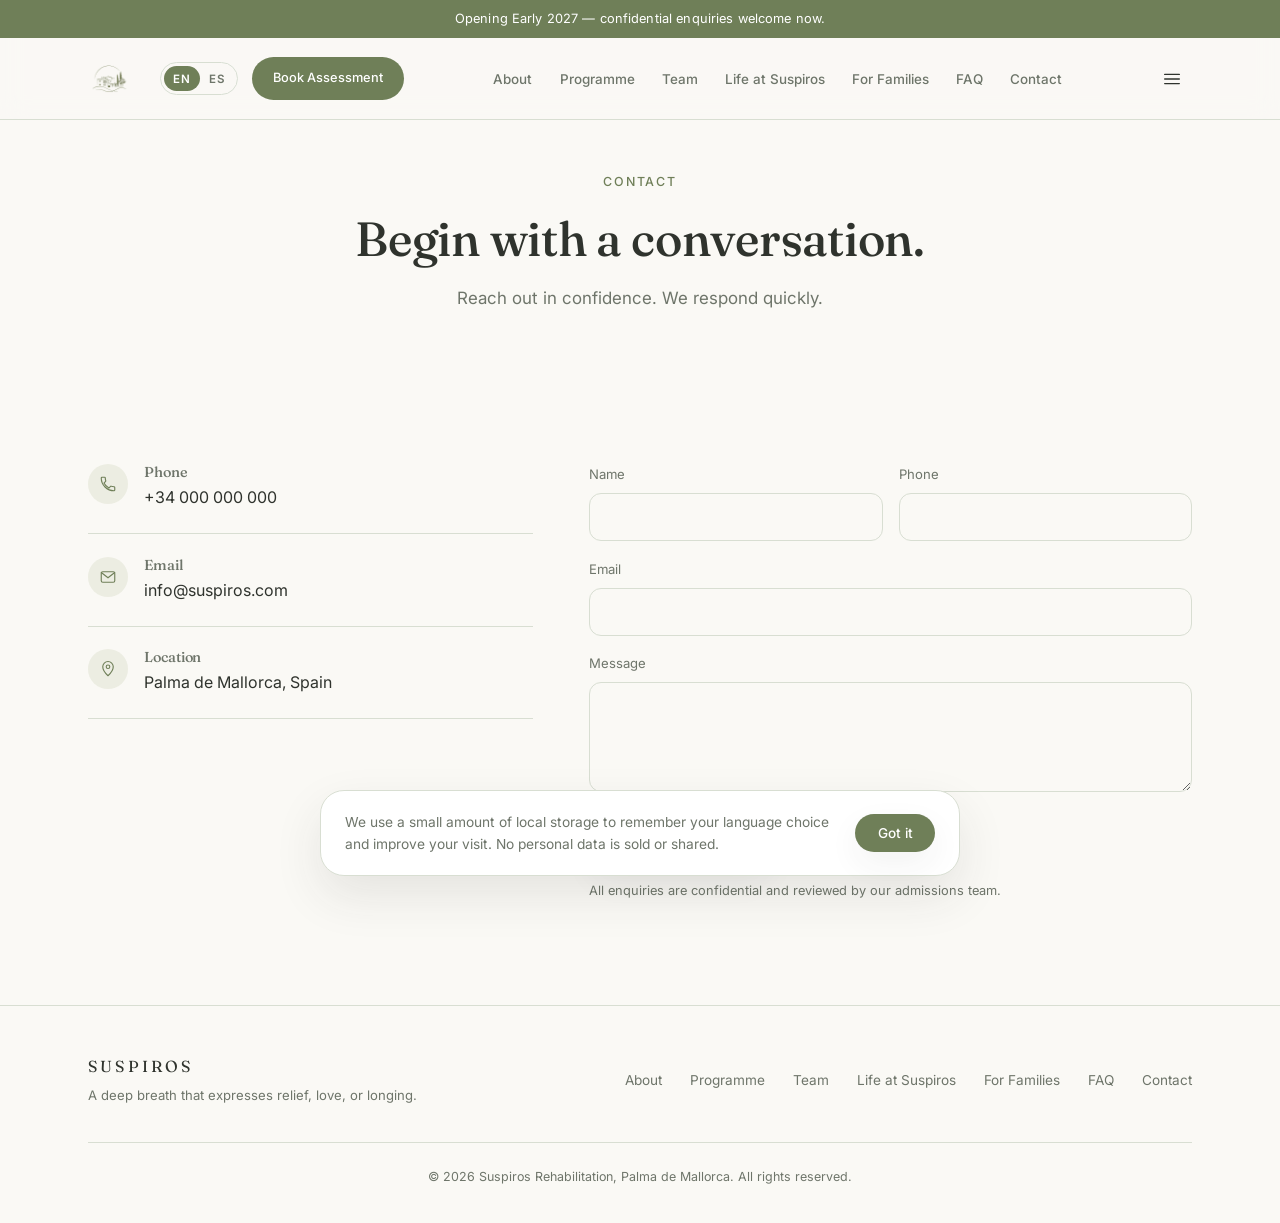
==== contact.html @ 00695b9b "Split the site into a real multi-page structure with deeper content Restructures Suspiros from one l" ====
<!DOCTYPE html>
<html lang="en">
<head>
<meta charset="UTF-8">
<meta name="viewport" content="width=device-width, initial-scale=1.0">
<title>Contact | Suspiros</title>
<meta name="description" content="Contact Suspiros in confidence for a confidential assessment. We respond quickly to every enquiry.">
<meta name="theme-color" content="#FAF9F5">
<link rel="canonical" href="https://suspirosrehab.com/contact.html">
<meta property="og:title" content="Contact | Suspiros">
<meta property="og:description" content="Contact Suspiros in confidence for a confidential assessment. We respond quickly to every enquiry.">
<meta property="og:type" content="website">
<meta property="og:url" content="https://suspirosrehab.com/contact.html">
<meta property="og:site_name" content="Suspiros">
<meta property="og:image" content="https://suspirosrehab.com/images/og-image.jpg">
<meta property="og:image:width" content="1200">
<meta property="og:image:height" content="630">
<meta property="og:locale" content="en_GB">
<meta name="twitter:card" content="summary_large_image">
<meta name="twitter:title" content="Contact | Suspiros">
<meta name="twitter:description" content="Contact Suspiros in confidence for a confidential assessment. We respond quickly to every enquiry.">
<meta name="twitter:image" content="https://suspirosrehab.com/images/og-image.jpg">
<link rel="icon" type="image/png" sizes="32x32" href="images/favicon-32.png">
<link rel="icon" type="image/png" sizes="180x180" href="images/favicon.png">
<link rel="apple-touch-icon" href="images/favicon.png">
<link rel="preconnect" href="https://fonts.googleapis.com">
<link rel="preconnect" href="https://fonts.gstatic.com" crossorigin>
<link href="https://fonts.googleapis.com/css2?family=Fraunces:ital,opsz,wght@0,9..144,400;0,9..144,500;0,9..144,600;1,9..144,400;1,9..144,500&family=Inter:wght@400;500;600&display=swap" rel="stylesheet">
<link rel="stylesheet" href="assets/styles.css">
</head>
<body>

<a href="#main" class="skip-link" data-i18n="aria.skip">Skip to content</a>

<div class="preloader" id="preloader" aria-hidden="true">
  <div class="preloader-mark"><span class="preloader-dot"></span>SUSPIROS</div>
</div>

<header>
  <div class="announcement-bar" data-i18n="announcement.text">Opening Early 2027 — confidential enquiries welcome now.</div>
  <nav aria-label="Primary">
    <div class="nav-start">
      <a href="home.html" class="nav-logo"><img src="images/logo.png" alt="Suspiros" width="68" height="68" loading="eager"></a>
      <div class="nav-actions">
        <div class="lang-toggle" id="langToggle">
          <button type="button" data-lang="en">EN</button>
          <button type="button" data-lang="es">ES</button>
        </div>
        <a href="contact.html" class="nav-cta" data-i18n="nav.book">Book Assessment</a>
      </div>
    </div>
    <ul class="nav-links">
      <li><a href="about.html" data-i18n="nav.about">About</a></li>
      <li><a href="programme.html" data-i18n="nav.program">Programme</a></li>
      <li><a href="team.html" data-i18n="nav.team">Team</a></li>
      <li><a href="life.html" data-i18n="nav.life">Life at Suspiros</a></li>
      <li><a href="family.html" data-i18n="nav.family">For Families</a></li>
      <li><a href="faq.html" data-i18n="nav.faq">FAQ</a></li>
      <li><a href="contact.html" data-i18n="nav.contact">Contact</a></li>
    </ul>
    <button class="nav-toggle" id="navToggle" aria-label="Open menu" data-i18n-aria="aria.menu" aria-expanded="false" aria-controls="mobileMenu">
      <svg class="icon-menu" viewBox="0 0 24 24" fill="none"><line x1="4" y1="7" x2="20" y2="7" stroke="currentColor" stroke-width="1.4" stroke-linecap="round"/><line x1="4" y1="12" x2="20" y2="12" stroke="currentColor" stroke-width="1.4" stroke-linecap="round"/><line x1="4" y1="17" x2="20" y2="17" stroke="currentColor" stroke-width="1.4" stroke-linecap="round"/></svg>
      <svg class="icon-close" viewBox="0 0 24 24" fill="none"><line x1="6" y1="6" x2="18" y2="18" stroke="currentColor" stroke-width="1.4" stroke-linecap="round"/><line x1="18" y1="6" x2="6" y2="18" stroke="currentColor" stroke-width="1.4" stroke-linecap="round"/></svg>
    </button>
  </nav>
</header>

<div class="mobile-menu" id="mobileMenu">
  <svg class="mobile-menu-bg" viewBox="0 0 500 500" fill="none" aria-hidden="true">
    <circle cx="250" cy="250" r="230" stroke="#6F7F58" stroke-width="1.4"/>
    <path d="M20 330C110 270 180 300 250 320C330 344 400 300 480 250" stroke="#6F7F58" stroke-width="1.4"/>
    <path d="M20 390C120 350 200 375 260 390C350 412 420 375 480 345" stroke="#6F7F58" stroke-width="1.4"/>
  </svg>
  <div class="mobile-menu-inner">
    <div class="mobile-menu-links" role="navigation" aria-label="Menu">
      <a href="about.html" data-i18n="nav.about">About</a>
      <a href="programme.html" data-i18n="nav.program">Programme</a>
      <a href="team.html" data-i18n="nav.team">Team</a>
      <a href="life.html" data-i18n="nav.life">Life at Suspiros</a>
      <a href="family.html" data-i18n="nav.family">For Families</a>
      <a href="faq.html" data-i18n="nav.faq">FAQ</a>
      <a href="contact.html" data-i18n="nav.contact">Contact</a>
    </div>
    <div class="mobile-menu-actions">
      <a href="contact.html" class="nav-cta" data-i18n="nav.book">Book Assessment</a>
      <button type="button" class="btn-urgent" id="emergencyOpen" aria-haspopup="dialog" aria-controls="emergencyOverlay">
        <svg viewBox="0 0 24 24" fill="none"><path d="M12 9v4.5M12 16.2v.1M10.3 4.3L2.9 17.2c-.6 1 .1 2.3 1.3 2.3h15.6c1.2 0 1.9-1.3 1.3-2.3L13.7 4.3c-.6-1-2-1-2.6 0z" stroke="currentColor" stroke-width="1.5" stroke-linecap="round" stroke-linejoin="round"/></svg>
        <span data-i18n="nav.emergency">Emergency Help</span>
      </button>
      <div class="lang-toggle" id="langToggleMobile">
        <button type="button" data-lang="en">EN</button>
        <span class="lang-toggle-sep" aria-hidden="true">/</span>
        <button type="button" data-lang="es">ES</button>
      </div>
    </div>
  </div>
</div>

<main id="main">

  <!-- PAGE HERO -->
  <section class="page-hero">
    <div class="container">
      <span class="page-hero-eyebrow" data-i18n="page.contact.eyebrow">Contact</span>
      <h1 data-i18n="page.contact.title">Begin with a conversation.</h1>
      <p data-i18n="page.contact.sub">Reach out in confidence. We respond quickly.</p>
    </div>
  </section>

  <section>
    <div class="container">
      <div class="contact-grid">
        <div class="reveal">
          <div class="contact-info-item">
            <div class="contact-icon"><svg viewBox="0 0 24 24" fill="none"><path d="M6.6 10.8c1.4 2.8 3.8 5.1 6.6 6.6l2.2-2.2c.3-.3.7-.4 1-.2 1.1.4 2.3.6 3.6.6.6 0 1 .4 1 1V20c0 .6-.4 1-1 1C10.7 21 3 13.3 3 4c0-.6.4-1 1-1h3.4c.6 0 1 .4 1 1 0 1.3.2 2.5.6 3.6.1.4 0 .8-.2 1l-2.2 2.2z" stroke="#6F7F58" stroke-width="1.5" stroke-linejoin="round"/></svg></div>
            <div><h4 data-i18n="contact.phoneLabel">Phone</h4><a href="tel:+34000000000">+34 000 000 000</a></div>
          </div>
          <div class="contact-info-item">
            <div class="contact-icon"><svg viewBox="0 0 24 24" fill="none"><rect x="3" y="5" width="18" height="14" rx="2" stroke="#6F7F58" stroke-width="1.5"/><path d="M3 6l9 7 9-7" stroke="#6F7F58" stroke-width="1.5" stroke-linecap="round"/></svg></div>
            <div><h4 data-i18n="contact.emailLabel">Email</h4><a href="mailto:info@suspiros.com">info@suspiros.com</a></div>
          </div>
          <div class="contact-info-item">
            <div class="contact-icon"><svg viewBox="0 0 24 24" fill="none"><path d="M12 21s7-6.5 7-12a7 7 0 10-14 0c0 5.5 7 12 7 12z" stroke="#6F7F58" stroke-width="1.5" stroke-linejoin="round"/><circle cx="12" cy="9" r="2.4" stroke="#6F7F58" stroke-width="1.5"/></svg></div>
            <div><h4 data-i18n="contact.locationLabel">Location</h4><p data-i18n="contact.locationValue">Palma de Mallorca, Spain</p></div>
          </div>
        </div>

        <div class="reveal">
          <form id="enquiryForm" name="admission-enquiry" method="POST" data-netlify="true" netlify-honeypot="bot-field" novalidate>
            <input type="hidden" name="form-name" value="admission-enquiry">
            <p class="hp-field" aria-hidden="true">
              <label>Don't fill this out: <input tabindex="-1" autocomplete="off" name="bot-field"></label>
            </p>
            <div class="form-row">
              <div class="field">
                <label for="name" data-i18n="form.name">Name</label>
                <input type="text" id="name" name="name" autocomplete="name" required>
              </div>
              <div class="field">
                <label for="phone" data-i18n="form.phone">Phone</label>
                <input type="tel" id="phone" name="phone" autocomplete="tel">
              </div>
            </div>
            <div class="field">
              <label for="email" data-i18n="form.email">Email</label>
              <input type="email" id="email" name="email" autocomplete="email" required>
            </div>
            <div class="field">
              <label for="message" data-i18n="form.message">Message</label>
              <textarea id="message" name="message" required></textarea>
            </div>
            <button type="submit" class="btn-primary">
              <span data-i18n="form.send">Send Enquiry</span>
              <svg width="16" height="16" viewBox="0 0 16 16" fill="none"><path d="M3 8h10M9 4l4 4-4 4" stroke="white" stroke-width="1.5" stroke-linecap="round" stroke-linejoin="round"/></svg>
            </button>
            <p class="form-note" data-i18n="form.note">All enquiries are confidential and reviewed by our admissions team.</p>
            <p class="form-error" id="formError" data-i18n="form.error">Something went wrong sending your message. Please try again, or call or email us directly.</p>
          </form>
          <div class="form-success" id="formSuccess">
            <h3 data-i18n="form.thanks">Thank you.</h3>
            <p data-i18n="form.thanksSub">We've received your message and will be in touch shortly.</p>
          </div>
        </div>
      </div>
    </div>
  </section>

</main>

<footer>
  <div class="container">
    <div class="footer-inner">
      <div>
        <div class="footer-mark">SUSPIROS</div>
        <div class="footer-tag" data-i18n="footer.tag">A deep breath that expresses relief, love, or longing.</div>
      </div>
      <ul class="footer-links">
        <li><a href="about.html" data-i18n="nav.about">About</a></li>
        <li><a href="programme.html" data-i18n="nav.program">Programme</a></li>
        <li><a href="team.html" data-i18n="nav.team">Team</a></li>
        <li><a href="life.html" data-i18n="nav.life">Life at Suspiros</a></li>
        <li><a href="family.html" data-i18n="nav.family">For Families</a></li>
        <li><a href="faq.html" data-i18n="nav.faq">FAQ</a></li>
        <li><a href="contact.html" data-i18n="nav.contact">Contact</a></li>
      </ul>
    </div>
    <div class="footer-bottom" data-i18n="footer.copy">© 2026 Suspiros Rehabilitation, Palma de Mallorca. All rights reserved.</div>
  </div>
</footer>

<div class="floating-cta" id="floatingCta">
  <a href="contact.html" data-i18n="nav.book">Book Assessment</a>
</div>

<!-- EMERGENCY MODAL -->
<div class="emergency-overlay" id="emergencyOverlay" role="dialog" aria-modal="true" aria-labelledby="emergencyTitle" aria-hidden="true">
  <div class="emergency-backdrop" id="emergencyBackdrop"></div>
  <div class="emergency-card">
    <button type="button" class="emergency-close" id="emergencyClose" aria-label="Close" data-i18n-aria="aria.close">&times;</button>
    <h3 id="emergencyTitle" data-i18n="emergency.title">Need help right now?</h3>
    <p class="emergency-intro" data-i18n="emergency.intro">These are independent crisis services, available 24/7 — not run by Suspiros.</p>
    <ul class="emergency-list">
      <li><a href="tel:112"><span data-i18n="emergency.spainLabel">Spain — Emergency services</span><strong>112</strong></a></li>
      <li><a href="tel:024"><span data-i18n="emergency.spainCrisisLabel">Spain — Suicide crisis line</span><strong>024</strong></a></li>
      <li><a href="tel:116123"><span data-i18n="emergency.ukLabel">UK &amp; Ireland — Samaritans</span><strong>116 123</strong></a></li>
      <li><a href="tel:+18006624357"><span data-i18n="emergency.usLabel">USA — SAMHSA Helpline</span><strong>1-800-662-4357</strong></a></li>
    </ul>
    <p class="emergency-footnote" data-i18n="emergency.footnote">If you or someone else is in immediate danger, call your local emergency number.</p>
  </div>
</div>

<!-- COOKIE NOTICE -->
<div class="cookie-banner" id="cookieBanner" role="dialog" aria-live="polite" aria-label="Cookie notice">
  <p data-i18n="cookie.text">We use a small amount of local storage to remember your language choice and improve your visit. No personal data is sold or shared.</p>
  <button type="button" class="btn-primary" id="cookieAccept"><span data-i18n="cookie.accept">Got it</span></button>
</div>

<script src="assets/i18n.js"></script>
<script src="assets/main.js"></script>

</body>
</html>
---- assets/styles.css ----
*, *::before, *::after { box-sizing: border-box; margin: 0; padding: 0; }

  :root {
    --primary: #A9B88D;
    --primary-dark: #6F7F58;
    --bg: #FAF9F5;
    --card: #FFFFFF;
    --text: #2F332D;
    --text-secondary: #6E756A;
    --border: #D8DED2;
    --urgent: #B5453A;
    --urgent-dark: #93362D;
    --radius-lg: 24px;
    --radius-md: 16px;
    --radius-sm: 12px;
    --shadow-soft: 0 12px 32px rgba(47, 51, 45, 0.06);
    --shadow-hover: 0 20px 48px rgba(47, 51, 45, 0.10);
    --ease: cubic-bezier(0.22, 1, 0.36, 1);
  }

  html { scroll-behavior: smooth; }

  @media (prefers-reduced-motion: reduce) {
    html { scroll-behavior: auto; }
    *, *::before, *::after {
      animation-duration: 0.001ms !important;
      animation-iteration-count: 1 !important;
      transition-duration: 0.001ms !important;
      scroll-behavior: auto !important;
    }
  }

  body {
    font-family: 'Inter', sans-serif;
    background: var(--bg);
    color: var(--text);
    font-weight: 400;
    line-height: 1.6;
    overflow-x: hidden;
    -webkit-font-smoothing: antialiased;
  }

  h1, h2, h3, h4 {
    font-family: 'Fraunces', serif;
    font-weight: 500;
    line-height: 1.2;
    letter-spacing: -0.005em;
  }

  em {
    font-style: italic;
    font-weight: 400;
    color: var(--primary-dark);
  }

  a { color: inherit; }
  img, svg { display: block; max-width: 100%; }
  button { font-family: inherit; cursor: pointer; }

  :focus-visible { outline: 2px solid var(--primary-dark); outline-offset: 3px; border-radius: 4px; }

  .container {
    max-width: 1160px;
    margin: 0 auto;
    padding: 0 1.75rem;
  }

  .skip-link {
    position: absolute; left: -999px; top: 0; z-index: 1000;
    background: var(--primary-dark); color: #fff;
    padding: 0.8rem 1.4rem; border-radius: 0 0 var(--radius-sm) 0;
    font-size: 0.9rem;
  }
  .skip-link:focus { left: 0; }

  /* PRELOADER */
  .preloader {
    position: fixed; inset: 0; z-index: 500;
    background: var(--bg);
    display: flex; align-items: center; justify-content: center;
    transition: opacity 0.7s var(--ease), visibility 0.7s var(--ease);
  }
  .preloader.is-hidden { opacity: 0; visibility: hidden; pointer-events: none; }
  .preloader-mark {
    font-family: 'Fraunces', serif;
    font-size: 1rem;
    letter-spacing: 0.32em;
    color: var(--primary-dark);
    display: flex; align-items: center; gap: 0.7rem;
  }
  .preloader-dot {
    width: 8px; height: 8px; border-radius: 50%;
    background: var(--primary);
    animation: breathe 1.6s ease-in-out infinite;
  }
  @keyframes breathe {
    0%, 100% { transform: scale(0.7); opacity: 0.5; }
    50% { transform: scale(1); opacity: 1; }
  }

  /* ANNOUNCEMENT BAR */
  .announcement-bar {
    background: var(--primary-dark);
    color: #fff;
    text-align: center;
    font-size: 0.8rem;
    letter-spacing: 0.01em;
    padding: 0.55rem 1.25rem;
  }

  /* NAV */
  header {
    position: fixed; top: 0; left: 0; right: 0; z-index: 200;
    background: rgba(250, 249, 245, 0.86);
    backdrop-filter: blur(14px); -webkit-backdrop-filter: blur(14px);
    border-bottom: 1px solid var(--border);
  }
  nav {
    display: flex; align-items: center; justify-content: space-between;
    gap: 1rem;
    padding: 1.1rem 1.75rem;
    max-width: 1160px; margin: 0 auto;
  }
  .nav-links {
    display: flex; align-items: center; gap: 1.7rem;
    list-style: none;
  }
  .nav-links a {
    text-decoration: none; color: var(--text-secondary);
    font-size: 0.84rem; font-weight: 500;
    transition: color 0.25s var(--ease);
    position: relative; white-space: nowrap;
  }
  .nav-links a::after {
    content: ''; position: absolute; left: 0; right: 0; bottom: -4px;
    height: 1px; background: var(--primary-dark);
    transform: scaleX(0); transform-origin: right;
    transition: transform 0.3s var(--ease);
  }
  .nav-links a:hover { color: var(--text); }
  .nav-links a:hover::after { transform: scaleX(1); transform-origin: left; }

  .nav-start { display: flex; align-items: center; gap: 1.6rem; }

  .nav-logo {
    display: inline-flex; align-items: center;
    text-decoration: none; color: var(--text);
    flex-shrink: 0;
  }
  .nav-logo img { width: 46px; height: 46px; object-fit: contain; flex-shrink: 0; }

  .nav-actions { display: flex; align-items: center; gap: 0.9rem; }

  .lang-toggle {
    display: flex; align-items: center; border: 1px solid var(--border);
    border-radius: 999px; padding: 3px; flex-shrink: 0;
  }
  .lang-toggle button {
    border: none; background: none; padding: 0.35rem 0.6rem;
    font-size: 0.72rem; font-weight: 600; letter-spacing: 0.04em;
    color: var(--text-secondary); border-radius: 999px;
    transition: background 0.25s var(--ease), color 0.25s var(--ease);
  }
  .lang-toggle button.is-active { background: var(--primary-dark); color: #fff; }

  .nav-cta {
    display: inline-flex; align-items: center;
    background: var(--primary-dark); color: #fff;
    border: none; border-radius: 999px;
    padding: 0.7rem 1.3rem; font-size: 0.8rem; font-weight: 500;
    text-decoration: none; white-space: nowrap;
    transition: transform 0.3s var(--ease), box-shadow 0.3s var(--ease), background 0.3s var(--ease);
  }
  .nav-cta:hover { background: var(--text); box-shadow: var(--shadow-soft); transform: translateY(-2px); }

  .btn-urgent {
    display: inline-flex; align-items: center; gap: 0.4rem;
    background: none; border: none; color: var(--urgent-dark);
    padding: 0; font-family: 'Fraunces', serif;
    font-size: 1rem; font-weight: 500; white-space: nowrap;
    transition: opacity 0.25s var(--ease);
  }
  .btn-urgent:hover { opacity: 0.7; }
  .btn-urgent svg { width: 16px; height: 16px; flex-shrink: 0; }

  .nav-toggle {
    display: flex; align-items: center; justify-content: center;
    background: none; border: none; width: 40px; height: 40px;
    position: relative; color: var(--text); flex-shrink: 0;
  }
  .nav-toggle svg {
    width: 22px; height: 22px; position: absolute; top: 50%; left: 50%;
    transform: translate(-50%, -50%);
    transition: opacity 0.3s var(--ease), transform 0.3s var(--ease);
  }
  .nav-toggle .icon-close { opacity: 0; transform: translate(-50%, -50%) rotate(-40deg); }
  .nav-toggle.is-open .icon-menu { opacity: 0; transform: translate(-50%, -50%) rotate(40deg); }
  .nav-toggle.is-open .icon-close { opacity: 1; transform: translate(-50%, -50%) rotate(0); }

  /* MOBILE MENU */
  .mobile-menu {
    position: fixed; inset: 0; z-index: 260;
    background: var(--bg);
    overflow-y: auto;
    opacity: 0; visibility: hidden; transform: translateY(-12px);
    transition: opacity 0.4s var(--ease), transform 0.4s var(--ease), visibility 0.4s var(--ease);
  }
  .mobile-menu.is-open { opacity: 1; visibility: visible; transform: translateY(0); }
  .mobile-menu-bg {
    position: absolute; right: -12%; bottom: -8%; width: 70%; max-width: 420px;
    opacity: 0.07; pointer-events: none;
  }
  .mobile-menu-inner {
    position: relative; z-index: 1; min-height: 100%;
    display: flex; flex-direction: column; justify-content: center;
    max-width: 420px; margin: 0 auto; padding: 6.5rem 2rem 3rem;
  }
  .mobile-menu-links { display: flex; flex-direction: column; }
  .mobile-menu-links a {
    font-family: 'Fraunces', serif;
    font-size: 1.15rem; text-decoration: none; color: var(--text);
    padding: 0.95rem 0; border-bottom: 1px solid var(--border);
  }
  .mobile-menu-actions {
    display: flex; align-items: center; justify-content: flex-start;
    flex-wrap: wrap; gap: 1.5rem; margin-top: 2rem;
  }
  .mobile-menu-actions .nav-cta {
    background: none; color: var(--primary-dark); padding: 0;
    font-family: 'Fraunces', serif; font-size: 1.02rem; font-weight: 500;
    box-shadow: none;
  }
  .mobile-menu-actions .nav-cta:hover { background: none; box-shadow: none; transform: none; opacity: 0.7; }
  .mobile-menu .lang-toggle { border: none; padding: 0; gap: 0.35rem; }
  .mobile-menu .lang-toggle button { padding: 0.2rem 0.3rem; font-size: 0.85rem; color: var(--text-secondary); background: none; }
  .mobile-menu .lang-toggle button.is-active {
    background: none; color: var(--primary-dark);
    text-decoration: underline; text-underline-offset: 3px;
  }
  .lang-toggle-sep { color: var(--border); font-size: 0.85rem; }

  /* HERO */
  .hero {
    position: relative;
    min-height: 100svh;
    display: flex; align-items: center;
    padding: 8rem 1.75rem 5rem;
    overflow: hidden;
  }
  .hero-grid {
    max-width: 1160px; margin: 0 auto;
    display: grid; grid-template-columns: 1fr 1fr; gap: 3rem;
    align-items: center; width: 100%;
  }
  .hero-eyebrow {
    display: inline-flex; align-items: center; gap: 0.6rem;
    font-size: 0.78rem; letter-spacing: 0.14em; text-transform: uppercase;
    color: var(--text-secondary); margin-bottom: 1.5rem;
  }
  .hero-eyebrow-dot { width: 6px; height: 6px; border-radius: 50%; background: var(--primary); }
  .hero h1 {
    font-size: clamp(2.4rem, 5vw, 3.6rem);
    color: var(--text); margin-bottom: 1.25rem;
  }
  .hero p {
    font-size: 1.12rem; font-weight: 500; color: var(--text);
    max-width: 34ch; margin-bottom: 2.25rem;
  }
  .btn-primary {
    display: inline-flex; align-items: center; gap: 0.6rem;
    background: var(--primary-dark); color: #fff;
    border: none; border-radius: 999px;
    padding: 1rem 1.9rem; font-size: 0.95rem; font-weight: 500;
    text-decoration: none;
    box-shadow: var(--shadow-soft);
    transition: transform 0.35s var(--ease), box-shadow 0.35s var(--ease), background 0.35s var(--ease);
  }
  .btn-primary:hover { transform: translateY(-3px); box-shadow: var(--shadow-hover); background: var(--text); }
  .btn-primary svg { transition: transform 0.35s var(--ease); }
  .btn-primary:hover svg { transform: translateX(3px); }

  .hero-visual {
    position: relative; width: 100%; aspect-ratio: 1107 / 753;
    border-radius: var(--radius-lg); overflow: hidden;
    box-shadow: var(--shadow-hover);
  }
  .hero-visual img {
    position: absolute; inset: -2%; width: 104%; height: 104%;
    object-fit: cover;
  }
  .parallax-layer { transition: transform 0.2s var(--ease); will-change: transform; }

  /* SECTION SCAFFOLDING */
  section { padding: 6.5rem 0; }
  .section-head { max-width: 640px; margin: 0 auto 3.5rem; text-align: center; }
  .section-eyebrow {
    display: block; font-size: 0.78rem; letter-spacing: 0.14em; text-transform: uppercase;
    color: var(--primary-dark); font-weight: 500; margin-bottom: 0.9rem;
  }
  .section-head h2 { font-size: clamp(1.7rem, 3.4vw, 2.3rem); margin-bottom: 0.9rem; }
  .section-head p { color: var(--text-secondary); font-size: 1.02rem; }

  .reveal { opacity: 0; transform: translateY(22px); transition: opacity 0.7s var(--ease), transform 0.7s var(--ease); }
  .reveal.is-visible { opacity: 1; transform: translateY(0); }

  /* WHO WE ARE */
  .about-grid {
    max-width: 640px; margin: 0 auto; text-align: center;
  }
  .about-text h2 {
    font-size: clamp(2rem, 4vw, 2.9rem); margin-bottom: 1.2rem;
  }
  .about-text p { color: var(--text-secondary); font-size: 1.08rem; max-width: 46ch; margin: 0 auto 1.5rem; }
  .about-tags {
    display: flex; flex-wrap: wrap; align-items: center; justify-content: center; gap: 0.6rem;
    font-size: 0.86rem; letter-spacing: 0.04em; color: var(--text);
  }
  .about-tag-dot { width: 4px; height: 4px; border-radius: 50%; background: var(--primary); flex-shrink: 0; }

  /* OUR STORY */
  .story-section, .family-section { background: var(--card); }
  .story-grid {
    max-width: 640px; margin: 0 auto; text-align: center;
  }
  .story-eyebrow {
    display: block; font-size: 0.78rem; letter-spacing: 0.14em; text-transform: uppercase;
    color: var(--primary-dark); font-weight: 500; margin-bottom: 0.9rem;
  }
  .story-text h2 { font-size: clamp(1.8rem, 3.6vw, 2.6rem); margin-bottom: 1.4rem; }
  .story-text p { color: var(--text-secondary); font-size: 1.04rem; max-width: 46ch; margin: 0 auto 1.1rem; }

  .story-badge {
    display: flex; gap: 1rem; align-items: flex-start; text-align: left;
    border-left: 3px solid var(--primary); padding: 0.2rem 0 0.2rem 1.25rem;
    margin: 1.5rem auto 0; max-width: 44ch;
  }
  .story-badge svg { width: 22px; height: 22px; flex-shrink: 0; margin-top: 0.2rem; }
  .story-badge strong { display: block; font-family: 'Fraunces', serif; font-weight: 500; font-size: 1.02rem; margin-bottom: 0.3rem; }
  .story-badge p { color: var(--text-secondary); font-size: 0.92rem; margin: 0; }

  /* TREATMENT PROGRAM */
  .program-alt { background: var(--card); }
  .program-list { max-width: 760px; margin: 0 auto; }
  .program-item {
    padding: 1.85rem 0; border-bottom: 1px solid var(--border);
    display: grid; grid-template-columns: 8rem 1fr; gap: 1.5rem;
  }
  .program-item:first-child { padding-top: 0; }
  .program-item:last-child { border-bottom: none; }
  .program-num {
    font-size: 0.78rem; letter-spacing: 0.14em; text-transform: uppercase;
    color: var(--primary-dark); font-weight: 500;
  }
  .program-item h3 { font-size: 1.12rem; margin-bottom: 0.5rem; }
  .program-item p { color: var(--text-secondary); font-size: 0.96rem; max-width: 56ch; }

  /* LIFE AT SUSPIROS */
  .life-grid {
    display: grid;
    grid-template-columns: repeat(6, 1fr);
    grid-auto-rows: 160px;
    gap: 1rem;
  }
  .life-tile {
    border-radius: var(--radius-lg);
    background: var(--card);
    border: 1px solid var(--border);
    position: relative; overflow: hidden;
    display: flex; align-items: center; justify-content: center;
    transition: transform 0.5s var(--ease), box-shadow 0.5s var(--ease);
  }
  .life-tile:hover { transform: translateY(-4px) scale(1.015); box-shadow: var(--shadow-hover); }
  .life-tile svg { width: 46%; height: 46%; }
  .life-tile.tone-a { background: rgba(169, 184, 141, 0.16); }
  .life-tile.tone-b { background: var(--card); }
  .life-caption {
    position: absolute; left: 1rem; bottom: 0.85rem;
    font-size: 0.72rem; letter-spacing: 0.1em; text-transform: uppercase;
    color: var(--text-secondary);
  }
  .life-tile--wide { grid-column: span 2; }
  .life-tile--tall { grid-row: span 2; }

  /* FAQ */
  .faq-list { max-width: 760px; margin: 0 auto; }
  .faq-item {
    border-bottom: 1px solid var(--border);
  }
  .faq-question {
    width: 100%; display: flex; align-items: center; justify-content: space-between;
    gap: 1rem; background: none; border: none;
    padding: 1.5rem 0.25rem; text-align: left;
    font-family: 'Fraunces', serif; font-size: 1.08rem; color: var(--text);
  }
  .faq-plus {
    flex-shrink: 0; width: 26px; height: 26px; position: relative;
  }
  .faq-plus::before, .faq-plus::after {
    content: ''; position: absolute; top: 50%; left: 50%;
    background: var(--primary-dark);
    transform: translate(-50%, -50%);
    transition: transform 0.35s var(--ease);
  }
  .faq-plus::before { width: 14px; height: 1.5px; }
  .faq-plus::after { width: 1.5px; height: 14px; }
  .faq-item.is-open .faq-plus::after { transform: translate(-50%, -50%) rotate(90deg); opacity: 0; }
  .faq-answer {
    max-height: 0; overflow: hidden;
    transition: max-height 0.4s var(--ease);
  }
  .faq-answer p { color: var(--text-secondary); padding: 0 0.25rem 1.5rem; font-size: 0.95rem; max-width: 60ch; }

  /* CONTACT */
  .contact-alt { background: var(--card); }
  .contact-grid {
    display: grid; grid-template-columns: 0.85fr 1.15fr; gap: 3.5rem;
    align-items: start;
  }
  .contact-info-item {
    display: flex; gap: 1rem; align-items: flex-start;
    padding: 1.4rem 0; border-bottom: 1px solid var(--border);
  }
  .contact-info-item:first-child { padding-top: 0; }
  .contact-icon {
    width: 40px; height: 40px; border-radius: 50%;
    background: rgba(169, 184, 141, 0.18);
    display: flex; align-items: center; justify-content: center; flex-shrink: 0;
  }
  .contact-icon svg { width: 18px; height: 18px; }
  .contact-info-item h4 { font-size: 0.9rem; color: var(--text-secondary); font-weight: 500; margin-bottom: 0.25rem; }
  .contact-info-item p, .contact-info-item a { font-size: 1rem; text-decoration: none; }

  .form-row { display: grid; grid-template-columns: 1fr 1fr; gap: 1rem; }
  .field { margin-bottom: 1.1rem; }
  .field label {
    display: block; font-size: 0.82rem; color: var(--text-secondary); margin-bottom: 0.5rem;
  }
  .field input, .field textarea {
    width: 100%; border: 1px solid var(--border); border-radius: var(--radius-sm);
    padding: 0.85rem 1rem; font-family: inherit; font-size: 0.95rem; color: var(--text);
    background: var(--bg);
    transition: border-color 0.3s var(--ease), box-shadow 0.3s var(--ease);
  }
  .field input:focus, .field textarea:focus {
    outline: none; border-color: var(--primary-dark);
    box-shadow: 0 0 0 3px rgba(111, 127, 88, 0.15);
  }
  .field textarea { resize: vertical; min-height: 110px; }
  .form-note { font-size: 0.8rem; color: var(--text-secondary); margin-top: 0.75rem; }
  .hp-field { position: absolute; left: -9999px; }
  .form-error {
    display: none; font-size: 0.85rem; color: var(--urgent-dark);
    margin-top: 0.9rem;
  }
  .form-error.is-visible { display: block; }
  .form-success {
    display: none; text-align: center; padding: 2.5rem 1rem;
    background: rgba(169, 184, 141, 0.14); border-radius: var(--radius-lg);
  }
  .form-success.is-visible { display: block; }
  .form-success h3 { margin-bottom: 0.5rem; }
  .form-success p { color: var(--text-secondary); }

  /* FOOTER */
  footer {
    border-top: 1px solid var(--border);
    padding: 3rem 0 2.25rem;
  }
  .footer-inner {
    display: flex; align-items: center; justify-content: space-between;
    flex-wrap: wrap; gap: 1.5rem;
  }
  .footer-mark { font-family: 'Fraunces', serif; letter-spacing: 0.2em; font-size: 1rem; }
  .footer-tag { color: var(--text-secondary); font-size: 0.82rem; margin-top: 0.35rem; }
  .footer-links { display: flex; flex-wrap: wrap; gap: 0.6rem 1.75rem; list-style: none; }
  .footer-links a { text-decoration: none; color: var(--text-secondary); font-size: 0.85rem; transition: color 0.25s var(--ease); }
  .footer-links a:hover { color: var(--text); }
  .footer-bottom {
    margin-top: 2.25rem; padding-top: 1.5rem; border-top: 1px solid var(--border);
    color: var(--text-secondary); font-size: 0.78rem; text-align: center;
  }

  /* FLOATING CTA */
  .floating-cta {
    position: fixed; bottom: 1.75rem; right: 1.75rem; z-index: 150;
    opacity: 0; visibility: hidden; transform: translateY(16px);
    transition: opacity 0.4s var(--ease), transform 0.4s var(--ease), visibility 0.4s var(--ease);
  }
  .floating-cta.is-visible { opacity: 1; visibility: visible; transform: translateY(0); }
  .floating-cta a {
    display: inline-flex; align-items: center; gap: 0.55rem;
    background: var(--text); color: #fff; text-decoration: none;
    border-radius: 999px; padding: 0.9rem 1.5rem; font-size: 0.85rem; font-weight: 500;
    box-shadow: var(--shadow-hover);
    transition: transform 0.3s var(--ease), background 0.3s var(--ease);
  }
  .floating-cta a:hover { background: var(--primary-dark); transform: translateY(-2px); }

  /* COOKIE NOTICE */
  .cookie-banner {
    position: fixed; left: 1.5rem; right: 1.5rem; bottom: 1.5rem; z-index: 250;
    max-width: 640px; margin: 0 auto;
    background: var(--card); border: 1px solid var(--border); border-radius: var(--radius-lg);
    box-shadow: var(--shadow-hover);
    padding: 1.25rem 1.5rem;
    display: flex; flex-wrap: wrap; align-items: center; gap: 1rem 1.5rem;
    opacity: 0; visibility: hidden; transform: translateY(16px);
    transition: opacity 0.4s var(--ease), transform 0.4s var(--ease), visibility 0.4s var(--ease);
  }
  .cookie-banner.is-visible { opacity: 1; visibility: visible; transform: translateY(0); }
  .cookie-banner p { flex: 1 1 320px; font-size: 0.86rem; color: var(--text-secondary); margin: 0; }
  .cookie-banner .btn-primary { padding: 0.7rem 1.4rem; font-size: 0.85rem; flex-shrink: 0; }

  /* EMERGENCY MODAL */
  .emergency-overlay {
    position: fixed; inset: 0; z-index: 400;
    display: flex; align-items: center; justify-content: center;
    padding: 1.5rem;
    opacity: 0; visibility: hidden;
    transition: opacity 0.35s var(--ease), visibility 0.35s var(--ease);
  }
  .emergency-overlay.is-open { opacity: 1; visibility: visible; }
  .emergency-backdrop {
    position: absolute; inset: 0; background: rgba(47, 51, 45, 0.55);
    backdrop-filter: blur(3px);
  }
  .emergency-card {
    position: relative; background: var(--card);
    border-radius: var(--radius-lg); max-width: 460px; width: 100%;
    padding: 2.25rem 2rem 2rem;
    box-shadow: var(--shadow-hover);
    transform: translateY(16px) scale(0.98); opacity: 0;
    transition: transform 0.4s var(--ease), opacity 0.4s var(--ease);
  }
  .emergency-overlay.is-open .emergency-card { transform: translateY(0) scale(1); opacity: 1; }
  .emergency-card h3 { font-size: 1.3rem; margin-bottom: 0.6rem; padding-right: 1.5rem; }
  .emergency-intro { color: var(--text-secondary); font-size: 0.92rem; margin-bottom: 1.5rem; }
  .emergency-close {
    position: absolute; top: 1.4rem; right: 1.4rem;
    width: 30px; height: 30px; border: none; background: none;
    color: var(--text-secondary); font-size: 1.4rem; line-height: 1;
    display: flex; align-items: center; justify-content: center; border-radius: 50%;
    transition: background 0.25s var(--ease), color 0.25s var(--ease);
  }
  .emergency-close:hover { background: var(--bg); color: var(--text); }
  .emergency-list { list-style: none; display: flex; flex-direction: column; gap: 0.6rem; }
  .emergency-list a {
    display: flex; align-items: center; justify-content: space-between; gap: 1rem;
    text-decoration: none; padding: 0.85rem 1rem;
    background: var(--bg); border: 1px solid var(--border); border-radius: var(--radius-sm);
    transition: border-color 0.25s var(--ease), background 0.25s var(--ease);
  }
  .emergency-list a:hover { border-color: var(--urgent); background: rgba(181, 69, 58, 0.06); }
  .emergency-list a span { font-size: 0.86rem; color: var(--text); }
  .emergency-list a strong { font-family: 'Fraunces', serif; font-size: 1rem; color: var(--urgent-dark); white-space: nowrap; }
  .emergency-footnote { font-size: 0.78rem; color: var(--text-secondary); margin-top: 1.5rem; }

  /* RESPONSIVE */
  @media (max-width: 1080px) {
    .nav-links { gap: 1.1rem; }
    .nav-links a { font-size: 0.8rem; }
  }

  @media (max-width: 940px) {
    .nav-links { display: none; }
  }

  @media (max-width: 860px) {
    .hero-grid { grid-template-columns: 1fr; gap: 2.5rem; text-align: center; }
    .hero p { margin-left: auto; margin-right: auto; }
    .hero-visual { order: -1; max-width: 320px; margin: 0 auto; }
    .program-item { grid-template-columns: 1fr; gap: 0.4rem; }
    .life-grid { grid-template-columns: repeat(2, 1fr); grid-auto-rows: 140px; }
    .life-tile--wide { grid-column: span 2; }
    .contact-grid { grid-template-columns: 1fr; }
    .form-row { grid-template-columns: 1fr; }
    .footer-inner { flex-direction: column; align-items: flex-start; }
    section { padding: 4.5rem 0; }
    .floating-cta { right: 1rem; bottom: 1rem; left: 1rem; }
    .floating-cta a { justify-content: center; width: 100%; }
    .emergency-card { padding: 1.9rem 1.5rem 1.6rem; }
    .cookie-banner { left: 1rem; right: 1rem; bottom: 1rem; flex-direction: column; align-items: stretch; text-align: center; }
    .cookie-banner p { flex: none; }
    .cookie-banner .btn-primary { width: 100%; justify-content: center; }
    body.cookie-open .floating-cta { bottom: 6.5rem; }
  }

  @media (max-width: 520px) {
    nav { padding: 1rem; gap: 0.5rem; }
    .nav-start { gap: 0.6rem; }
    .nav-logo img { width: 44px; height: 44px; }
    .lang-toggle button { padding: 0.22rem 0.36rem; font-size: 0.62rem; }
    .nav-cta { padding: 0.5rem 0.8rem; font-size: 0.7rem; }
    .nav-toggle { width: 34px; height: 34px; }
    .nav-toggle svg { width: 19px; height: 19px; }
  }

  @media (max-width: 420px) {
    .btn-urgent { padding: 0.6rem 0.85rem; font-size: 0.74rem; }
  }

  /* PAGE HERO (subpages) */
  .page-hero { padding: 10.5rem 1.75rem 3rem; text-align: center; }
  .page-hero-eyebrow {
    display: inline-flex; align-items: center; gap: 0.6rem;
    font-size: 0.78rem; letter-spacing: 0.14em; text-transform: uppercase;
    color: var(--primary-dark); font-weight: 500; margin-bottom: 1.1rem;
  }
  .page-hero h1 { font-size: clamp(2rem, 4.2vw, 3rem); margin-bottom: 1.1rem; }
  .page-hero p { color: var(--text-secondary); font-size: 1.06rem; max-width: 54ch; margin: 0 auto; }
  @media (max-width: 860px) {
    .page-hero { padding: 9rem 1.5rem 2.5rem; }
  }

  /* HOME TEASERS */
  .bg-alt { background: var(--card); }
  .teaser { max-width: 640px; margin: 0 auto; text-align: center; }
  .teaser h2 { font-size: clamp(1.8rem, 3.6vw, 2.6rem); margin-bottom: 1.1rem; }
  .teaser p { color: var(--text-secondary); font-size: 1.04rem; max-width: 52ch; margin: 0 auto 1.5rem; }
  .teaser-link {
    display: inline-flex; align-items: center; gap: 0.5rem;
    color: var(--primary-dark); font-weight: 500; text-decoration: none;
    border-bottom: 1px solid var(--primary); padding-bottom: 2px;
    transition: gap 0.3s var(--ease);
  }
  .teaser-link:hover { gap: 0.8rem; }
  .home-cta { background: var(--primary-dark); color: #fff; text-align: center; }
  .home-cta h2 { color: #fff; font-size: clamp(1.8rem, 3.6vw, 2.6rem); margin-bottom: 1rem; }
  .home-cta p { color: rgba(255, 255, 255, 0.82); font-size: 1.04rem; max-width: 46ch; margin: 0 auto 1.75rem; }
  .home-cta .btn-primary { background: #fff; color: var(--primary-dark); }
  .home-cta .btn-primary svg path { stroke: var(--primary-dark); }
  .home-cta .btn-primary:hover { background: var(--bg); }

  /* VALUES GRID (About page) */
  .values-grid {
    display: grid; grid-template-columns: repeat(2, 1fr); gap: 2.25rem 2.5rem;
    max-width: 800px; margin: 0 auto; text-align: left;
  }
  .value-item h3 { font-size: 1.05rem; margin-bottom: 0.5rem; }
  .value-item p { color: var(--text-secondary); font-size: 0.95rem; max-width: 40ch; }
  @media (max-width: 640px) {
    .values-grid { grid-template-columns: 1fr; }
  }

  /* TEAM NOTE */
  .team-note {
    max-width: 640px; margin: 2.5rem auto 0; text-align: center;
    color: var(--text-secondary); font-size: 0.92rem; font-style: italic;
  }
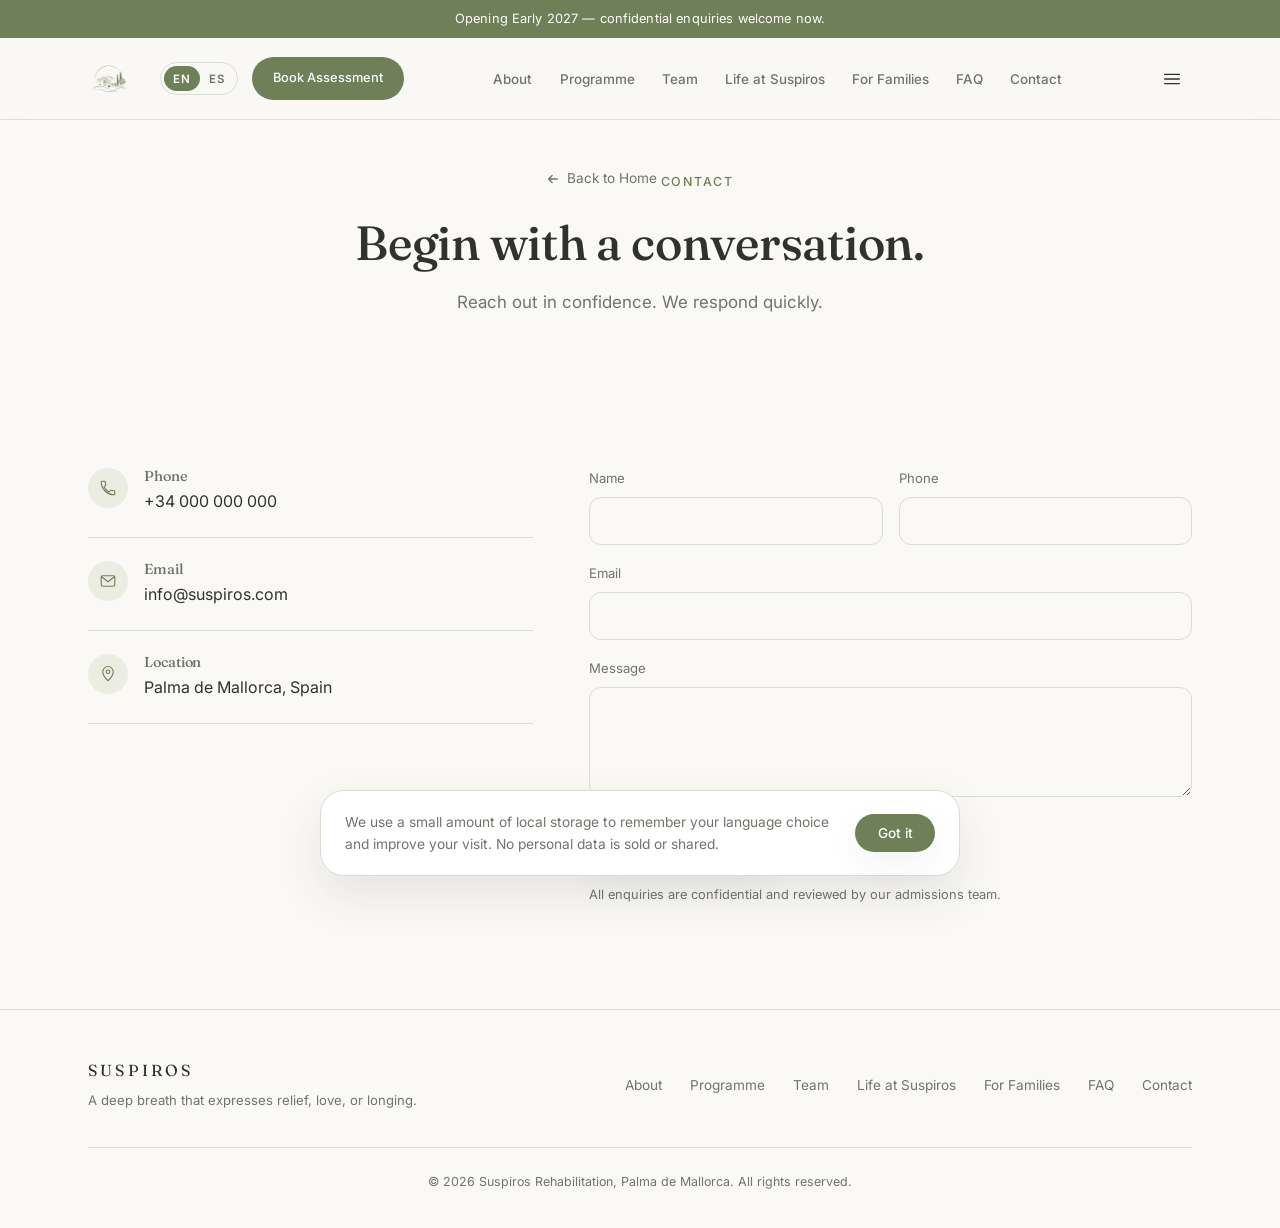
==== commit 3ef9f267: "Deepen every subpage, fix hero image cropping, add site-wide back link - Fix the hero image: the mou" ====
--- a/contact.html
+++ b/contact.html
@@ -101,6 +101,7 @@
   <!-- PAGE HERO -->
   <section class="page-hero">
     <div class="container">
+      <a href="home.html" class="page-back"><svg width="14" height="14" viewBox="0 0 16 16" fill="none"><path d="M13 8H3M7 4L3 8l4 4" stroke="currentColor" stroke-width="1.5" stroke-linecap="round" stroke-linejoin="round"/></svg><span data-i18n="page.back">Back to Home</span></a>
       <span class="page-hero-eyebrow" data-i18n="page.contact.eyebrow">Contact</span>
       <h1 data-i18n="page.contact.title">Begin with a conversation.</h1>
       <p data-i18n="page.contact.sub">Reach out in confidence. We respond quickly.</p>
--- a/assets/styles.css
+++ b/assets/styles.css
@@ -285,7 +285,7 @@
     box-shadow: var(--shadow-hover);
   }
   .hero-visual img {
-    position: absolute; inset: -2%; width: 104%; height: 104%;
+    position: absolute; inset: -0.5%; width: 101%; height: 101%;
     object-fit: cover;
   }
   .parallax-layer { transition: transform 0.2s var(--ease); will-change: transform; }
@@ -601,6 +601,14 @@
 
   /* PAGE HERO (subpages) */
   .page-hero { padding: 10.5rem 1.75rem 3rem; text-align: center; }
+  .page-back {
+    display: inline-flex; align-items: center; gap: 0.4rem;
+    font-size: 0.85rem; color: var(--text-secondary); text-decoration: none;
+    margin-bottom: 1.5rem;
+    transition: gap 0.3s var(--ease), color 0.3s var(--ease);
+  }
+  .page-back:hover { gap: 0.65rem; color: var(--primary-dark); }
+  .page-back svg { transition: transform 0.3s var(--ease); }
   .page-hero-eyebrow {
     display: inline-flex; align-items: center; gap: 0.6rem;
     font-size: 0.78rem; letter-spacing: 0.14em; text-transform: uppercase;
@@ -644,6 +652,60 @@
 
   /* TEAM NOTE */
   .team-note {
-    max-width: 640px; margin: 2.5rem auto 0; text-align: center;
+    max-width: 640px; margin: 3rem auto 0; text-align: center;
     color: var(--text-secondary); font-size: 0.92rem; font-style: italic;
   }
+
+  /* TEAM GRID + PHOTO PLACEHOLDERS */
+  .team-grid {
+    display: grid; grid-template-columns: repeat(2, 1fr); gap: 2.5rem 2.25rem;
+  }
+  .team-card { display: flex; flex-direction: column; gap: 1.1rem; }
+  .team-photo-placeholder {
+    aspect-ratio: 4 / 3; border-radius: var(--radius-md);
+    background: rgba(169, 184, 141, 0.14);
+    border: 1px dashed var(--border);
+    display: flex; flex-direction: column; align-items: center; justify-content: center;
+    gap: 0.6rem; color: var(--text-secondary);
+  }
+  .team-photo-placeholder svg { width: 34px; height: 34px; opacity: 0.6; }
+  .team-photo-placeholder span {
+    font-size: 0.7rem; letter-spacing: 0.08em; text-transform: uppercase;
+  }
+  .team-card h3 { font-size: 1.1rem; margin-bottom: 0.4rem; }
+  .team-card p { color: var(--text-secondary); font-size: 0.95rem; margin-bottom: 0.6rem; }
+  .team-card p:last-child { margin-bottom: 0; }
+  @media (max-width: 640px) {
+    .team-grid { grid-template-columns: 1fr; }
+  }
+
+  /* REVIEWS PLACEHOLDER */
+  .reviews-grid {
+    display: grid; grid-template-columns: repeat(3, 1fr); gap: 1.5rem;
+  }
+  .review-placeholder {
+    border: 1px dashed var(--border); border-radius: var(--radius-md);
+    padding: 1.75rem 1.5rem; text-align: center;
+    display: flex; flex-direction: column; align-items: center; gap: 0.75rem;
+    color: var(--text-secondary);
+  }
+  .review-avatar-placeholder {
+    width: 44px; height: 44px; border-radius: 50%;
+    background: rgba(169, 184, 141, 0.18);
+    display: flex; align-items: center; justify-content: center;
+  }
+  .review-avatar-placeholder svg { width: 20px; height: 20px; opacity: 0.6; }
+  .review-placeholder .review-lines { width: 100%; }
+  .review-placeholder .review-line {
+    height: 8px; border-radius: 4px; background: var(--border);
+    margin: 0 auto 0.5rem;
+  }
+  .review-placeholder .review-line:nth-child(1) { width: 90%; }
+  .review-placeholder .review-line:nth-child(2) { width: 70%; }
+  .review-placeholder .review-line:last-child { margin-bottom: 0; }
+  .review-placeholder .review-label {
+    font-size: 0.7rem; letter-spacing: 0.08em; text-transform: uppercase;
+  }
+  @media (max-width: 860px) {
+    .reviews-grid { grid-template-columns: 1fr; }
+  }
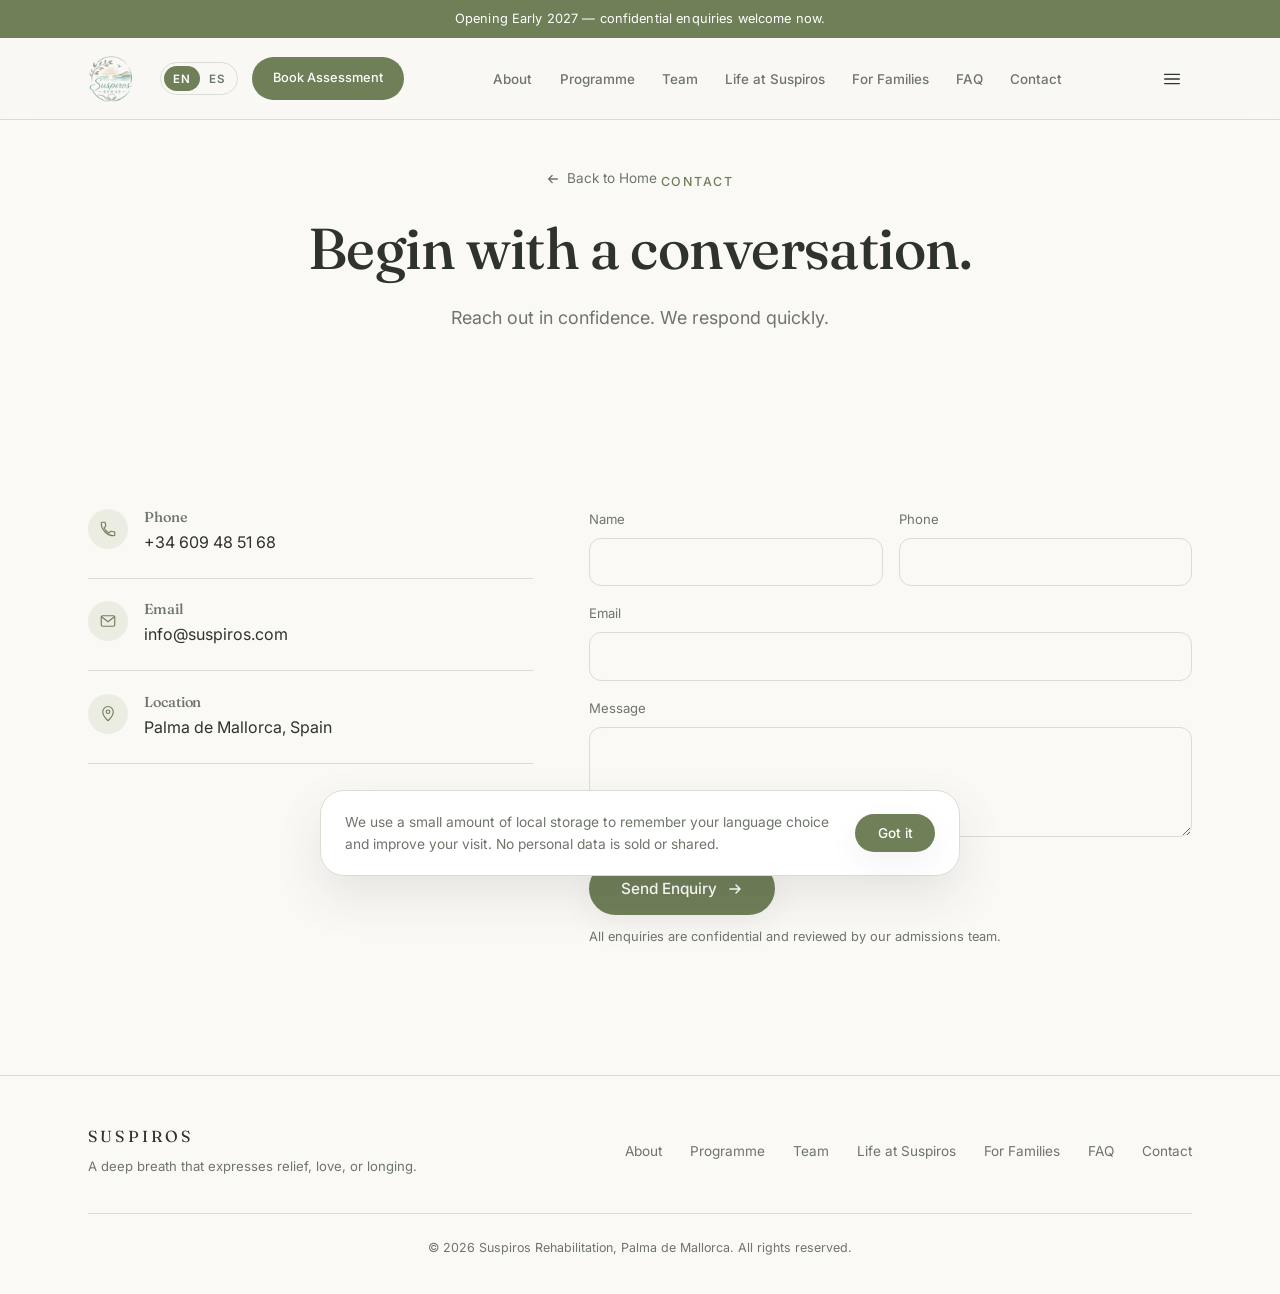
==== commit 76981233: "Update logo to new watercolor emblem and add real phone number Replace the logo across every page (n" ====
--- a/contact.html
+++ b/contact.html
@@ -114,7 +114,7 @@
         <div class="reveal">
           <div class="contact-info-item">
             <div class="contact-icon"><svg viewBox="0 0 24 24" fill="none"><path d="M6.6 10.8c1.4 2.8 3.8 5.1 6.6 6.6l2.2-2.2c.3-.3.7-.4 1-.2 1.1.4 2.3.6 3.6.6.6 0 1 .4 1 1V20c0 .6-.4 1-1 1C10.7 21 3 13.3 3 4c0-.6.4-1 1-1h3.4c.6 0 1 .4 1 1 0 1.3.2 2.5.6 3.6.1.4 0 .8-.2 1l-2.2 2.2z" stroke="#6F7F58" stroke-width="1.5" stroke-linejoin="round"/></svg></div>
-            <div><h4 data-i18n="contact.phoneLabel">Phone</h4><a href="tel:+34000000000">+34 000 000 000</a></div>
+            <div><h4 data-i18n="contact.phoneLabel">Phone</h4><a href="tel:+34609485168">+34 609 48 51 68</a></div>
           </div>
           <div class="contact-info-item">
             <div class="contact-icon"><svg viewBox="0 0 24 24" fill="none"><rect x="3" y="5" width="18" height="14" rx="2" stroke="#6F7F58" stroke-width="1.5"/><path d="M3 6l9 7 9-7" stroke="#6F7F58" stroke-width="1.5" stroke-linecap="round"/></svg></div>
--- a/assets/styles.css
+++ b/assets/styles.css
@@ -239,38 +239,60 @@
   }
   .lang-toggle-sep { color: var(--border); font-size: 0.85rem; }
 
-  /* HERO */
+  /* HERO (full-bleed editorial) */
   .hero {
     position: relative;
     min-height: 100svh;
-    display: flex; align-items: center;
-    padding: 8rem 1.75rem 5rem;
+    display: flex; align-items: flex-end;
     overflow: hidden;
-  }
-  .hero-grid {
+    color: #fff;
+  }
+  .hero-bg {
+    position: absolute; inset: 0; z-index: 0;
+    background:
+      linear-gradient(180deg, rgba(47,51,45,0.08) 0%, rgba(47,51,45,0.35) 55%, rgba(35,40,30,0.86) 100%),
+      linear-gradient(135deg, #8C9B72 0%, #6F7F58 45%, #4F5C3F 100%);
+  }
+  .hero-bg-pattern {
+    position: absolute; inset: 0; opacity: 0.14;
+    background-image: radial-gradient(circle at 1px 1px, rgba(255,255,255,0.5) 1px, transparent 0);
+    background-size: 28px 28px;
+  }
+  .hero-bg-note {
+    position: absolute; top: 1.75rem; right: 1.75rem; z-index: 1;
+    display: inline-flex; align-items: center; gap: 0.5rem;
+    font-size: 0.68rem; letter-spacing: 0.1em; text-transform: uppercase;
+    color: rgba(255,255,255,0.7);
+    border: 1px solid rgba(255,255,255,0.3); border-radius: 999px;
+    padding: 0.45rem 0.9rem;
+  }
+  .hero-content {
+    position: relative; z-index: 1; width: 100%;
     max-width: 1160px; margin: 0 auto;
-    display: grid; grid-template-columns: 1fr 1fr; gap: 3rem;
-    align-items: center; width: 100%;
+    padding: 9rem 1.75rem 4.5rem;
   }
   .hero-eyebrow {
     display: inline-flex; align-items: center; gap: 0.6rem;
-    font-size: 0.78rem; letter-spacing: 0.14em; text-transform: uppercase;
-    color: var(--text-secondary); margin-bottom: 1.5rem;
+    font-size: 0.8rem; letter-spacing: 0.18em; text-transform: uppercase;
+    color: rgba(255,255,255,0.85); margin-bottom: 1.75rem;
   }
   .hero-eyebrow-dot { width: 6px; height: 6px; border-radius: 50%; background: var(--primary); }
   .hero h1 {
-    font-size: clamp(2.4rem, 5vw, 3.6rem);
-    color: var(--text); margin-bottom: 1.25rem;
-  }
+    font-size: clamp(2.6rem, 5.6vw, 4.4rem);
+    color: #fff; margin-bottom: 1.5rem; max-width: 16ch;
+    letter-spacing: -0.015em;
+  }
+  .hero h1 em { color: var(--primary); }
   .hero p {
-    font-size: 1.12rem; font-weight: 500; color: var(--text);
-    max-width: 34ch; margin-bottom: 2.25rem;
-  }
+    font-size: 1.2rem; font-weight: 400; color: rgba(255,255,255,0.88);
+    max-width: 48ch; margin-bottom: 2.5rem; line-height: 1.6;
+  }
+  .hero-ctas { display: flex; flex-wrap: wrap; align-items: center; gap: 1.25rem; margin-bottom: 3rem; }
   .btn-primary {
     display: inline-flex; align-items: center; gap: 0.6rem;
     background: var(--primary-dark); color: #fff;
     border: none; border-radius: 999px;
-    padding: 1rem 1.9rem; font-size: 0.95rem; font-weight: 500;
+    padding: 1.05rem 2rem; font-size: 0.96rem; font-weight: 500;
     text-decoration: none;
     box-shadow: var(--shadow-soft);
     transition: transform 0.35s var(--ease), box-shadow 0.35s var(--ease), background 0.35s var(--ease);
@@ -278,27 +300,42 @@
   .btn-primary:hover { transform: translateY(-3px); box-shadow: var(--shadow-hover); background: var(--text); }
   .btn-primary svg { transition: transform 0.35s var(--ease); }
   .btn-primary:hover svg { transform: translateX(3px); }
-
-  .hero-visual {
-    position: relative; width: 100%; aspect-ratio: 1107 / 753;
-    border-radius: var(--radius-lg); overflow: hidden;
-    box-shadow: var(--shadow-hover);
-  }
-  .hero-visual img {
-    position: absolute; inset: -0.5%; width: 101%; height: 101%;
-    object-fit: cover;
-  }
+  .btn-secondary {
+    display: inline-flex; align-items: center; gap: 0.6rem;
+    background: transparent; color: #fff;
+    border: 1px solid rgba(255,255,255,0.55); border-radius: 999px;
+    padding: 1.05rem 2rem; font-size: 0.96rem; font-weight: 500;
+    text-decoration: none;
+    transition: background 0.35s var(--ease), border-color 0.35s var(--ease);
+  }
+  .btn-secondary:hover { background: rgba(255,255,255,0.12); border-color: #fff; }
+
+  .hero-badges {
+    display: flex; flex-wrap: wrap; gap: 1.5rem 2.25rem;
+    padding-top: 2rem; border-top: 1px solid rgba(255,255,255,0.22);
+  }
+  .hero-badge {
+    display: inline-flex; align-items: center; gap: 0.55rem;
+    font-size: 0.9rem; color: rgba(255,255,255,0.92);
+  }
+  .hero-badge svg { width: 17px; height: 17px; flex-shrink: 0; color: var(--primary); }
   .parallax-layer { transition: transform 0.2s var(--ease); will-change: transform; }
+  @media (max-width: 640px) {
+    .hero-content { padding: 8rem 1.5rem 3rem; }
+    .hero-ctas { flex-direction: column; align-items: stretch; }
+    .hero-ctas .btn-primary, .hero-ctas .btn-secondary { justify-content: center; }
+    .hero-badges { gap: 1rem 1.5rem; }
+  }
 
   /* SECTION SCAFFOLDING */
-  section { padding: 6.5rem 0; }
-  .section-head { max-width: 640px; margin: 0 auto 3.5rem; text-align: center; }
+  section { padding: 8rem 0; }
+  .section-head { max-width: 680px; margin: 0 auto 4rem; text-align: center; }
   .section-eyebrow {
-    display: block; font-size: 0.78rem; letter-spacing: 0.14em; text-transform: uppercase;
-    color: var(--primary-dark); font-weight: 500; margin-bottom: 0.9rem;
-  }
-  .section-head h2 { font-size: clamp(1.7rem, 3.4vw, 2.3rem); margin-bottom: 0.9rem; }
-  .section-head p { color: var(--text-secondary); font-size: 1.02rem; }
+    display: block; font-size: 0.8rem; letter-spacing: 0.18em; text-transform: uppercase;
+    color: var(--primary-dark); font-weight: 500; margin-bottom: 1.1rem;
+  }
+  .section-head h2 { font-size: clamp(2.1rem, 4.2vw, 3.1rem); margin-bottom: 1.1rem; letter-spacing: -0.01em; }
+  .section-head p { color: var(--text-secondary); font-size: 1.1rem; line-height: 1.65; }
 
   .reveal { opacity: 0; transform: translateY(22px); transition: opacity 0.7s var(--ease), transform 0.7s var(--ease); }
   .reveal.is-visible { opacity: 1; transform: translateY(0); }
@@ -614,8 +651,8 @@
     font-size: 0.78rem; letter-spacing: 0.14em; text-transform: uppercase;
     color: var(--primary-dark); font-weight: 500; margin-bottom: 1.1rem;
   }
-  .page-hero h1 { font-size: clamp(2rem, 4.2vw, 3rem); margin-bottom: 1.1rem; }
-  .page-hero p { color: var(--text-secondary); font-size: 1.06rem; max-width: 54ch; margin: 0 auto; }
+  .page-hero h1 { font-size: clamp(2.3rem, 4.8vw, 3.6rem); margin-bottom: 1.25rem; letter-spacing: -0.01em; }
+  .page-hero p { color: var(--text-secondary); font-size: 1.12rem; line-height: 1.65; max-width: 54ch; margin: 0 auto; }
   @media (max-width: 860px) {
     .page-hero { padding: 9rem 1.5rem 2.5rem; }
   }
@@ -632,6 +669,8 @@
     transition: gap 0.3s var(--ease);
   }
   .teaser-link:hover { gap: 0.8rem; }
+  .about-tags + .teaser-link { margin-top: 1.75rem; }
+  .section-more { text-align: center; margin-top: 2.75rem; }
   .home-cta { background: var(--primary-dark); color: #fff; text-align: center; }
   .home-cta h2 { color: #fff; font-size: clamp(1.8rem, 3.6vw, 2.6rem); margin-bottom: 1rem; }
   .home-cta p { color: rgba(255, 255, 255, 0.82); font-size: 1.04rem; max-width: 46ch; margin: 0 auto 1.75rem; }
@@ -656,11 +695,11 @@
     color: var(--text-secondary); font-size: 0.92rem; font-style: italic;
   }
 
-  /* TEAM GRID + PHOTO PLACEHOLDERS */
-  .team-grid {
-    display: grid; grid-template-columns: repeat(2, 1fr); gap: 2.5rem 2.25rem;
-  }
-  .team-card { display: flex; flex-direction: column; gap: 1.1rem; }
+  /* TEAM SLIDER + PHOTO PLACEHOLDERS */
+  .team-card {
+    flex: 0 0 auto; width: min(300px, 78vw); scroll-snap-align: start;
+    display: flex; flex-direction: column; gap: 1.1rem;
+  }
   .team-photo-placeholder {
     aspect-ratio: 4 / 3; border-radius: var(--radius-md);
     background: rgba(169, 184, 141, 0.14);
@@ -675,9 +714,6 @@
   .team-card h3 { font-size: 1.1rem; margin-bottom: 0.4rem; }
   .team-card p { color: var(--text-secondary); font-size: 0.95rem; margin-bottom: 0.6rem; }
   .team-card p:last-child { margin-bottom: 0; }
-  @media (max-width: 640px) {
-    .team-grid { grid-template-columns: 1fr; }
-  }
 
   /* REVIEWS PLACEHOLDER */
   .reviews-grid {
@@ -709,3 +745,127 @@
   @media (max-width: 860px) {
     .reviews-grid { grid-template-columns: 1fr; }
   }
+
+  /* HOW WE WORK (light, minimal - matches the mobile menu style) */
+  .how-we-work { position: relative; overflow: hidden; }
+  .how-we-work-bg {
+    position: absolute; right: -12%; bottom: -14%; width: 46%; max-width: 420px;
+    opacity: 0.06; pointer-events: none;
+  }
+  .how-we-work .container { position: relative; z-index: 1; }
+  .how-photo-placeholder {
+    max-width: 760px; margin: 0 auto 3rem; aspect-ratio: 16 / 6;
+    border-radius: var(--radius-lg);
+    background: rgba(169, 184, 141, 0.14);
+    border: 1px dashed var(--border);
+    display: flex; flex-direction: column; align-items: center; justify-content: center;
+    gap: 0.7rem; color: var(--text-secondary);
+  }
+  .how-photo-placeholder svg { width: 34px; height: 34px; opacity: 0.7; }
+  .how-photo-placeholder span {
+    font-size: 0.72rem; letter-spacing: 0.1em; text-transform: uppercase;
+  }
+  @media (max-width: 640px) {
+    .how-photo-placeholder { aspect-ratio: 4 / 3; }
+  }
+
+  /* HORIZONTAL TIMELINE (How Treatment Works / Daily Life) */
+  .timeline-track {
+    position: relative; display: flex; overflow-x: auto;
+    scroll-snap-type: x mandatory; -webkit-overflow-scrolling: touch;
+    padding: 1rem 0.5rem 1.5rem;
+    scrollbar-width: thin; scrollbar-color: var(--border) transparent;
+  }
+  .timeline-track::-webkit-scrollbar { height: 6px; }
+  .timeline-track::-webkit-scrollbar-thumb { background: var(--border); border-radius: 999px; }
+  .timeline-track::before {
+    content: ''; position: absolute; top: 34px; left: 1.5rem; right: 1.5rem;
+    height: 1px; background: var(--border); z-index: 0;
+  }
+  .timeline-step {
+    flex: 0 0 208px; scroll-snap-align: start; position: relative; z-index: 1;
+    padding: 0 1.1rem; text-align: center;
+  }
+  .timeline-dot {
+    width: 34px; height: 34px; border-radius: 50%;
+    background: var(--bg); border: 1.5px solid var(--primary-dark); color: var(--primary-dark);
+    display: flex; align-items: center; justify-content: center;
+    font-family: 'Fraunces', serif; font-size: 0.9rem;
+    margin: 0 auto 1.4rem;
+  }
+  .bg-alt .timeline-dot { background: var(--card); }
+  .timeline-step h3 { font-size: 1rem; margin-bottom: 0.5rem; }
+  .timeline-step p { font-size: 0.88rem; color: var(--text-secondary); line-height: 1.55; }
+
+  /* PROPERTY SHOWCASE */
+  .property-grid {
+    display: grid; grid-template-columns: repeat(4, 1fr); gap: 1.5rem;
+  }
+  .property-placeholder {
+    aspect-ratio: 4 / 3; border-radius: var(--radius-md);
+    background: rgba(169, 184, 141, 0.14);
+    border: 1px dashed var(--border);
+    display: flex; flex-direction: column; align-items: center; justify-content: center;
+    gap: 0.5rem; color: var(--text-secondary); margin-bottom: 1rem;
+  }
+  .property-placeholder svg { width: 26px; height: 26px; opacity: 0.65; }
+  .property-placeholder span {
+    font-size: 0.62rem; letter-spacing: 0.08em; text-transform: uppercase;
+  }
+  .property-card h3 { font-size: 0.98rem; text-align: center; }
+  @media (max-width: 980px) {
+    .property-grid { grid-template-columns: repeat(2, 1fr); }
+  }
+
+  /* OPENING 2027 */
+  .opening-panel {
+    max-width: 920px; margin: 0 auto; text-align: center;
+    border: 1px solid var(--border); border-radius: var(--radius-lg);
+    padding: 3.5rem 2.5rem;
+  }
+  .opening-panel h2 { font-size: clamp(1.8rem, 3.6vw, 2.6rem); margin-bottom: 1rem; }
+  .opening-panel > p { color: var(--text-secondary); font-size: 1.08rem; max-width: 54ch; margin: 0 auto 2.5rem; }
+  .opening-options {
+    display: grid; grid-template-columns: repeat(3, 1fr); gap: 2rem;
+    margin-bottom: 2.5rem; text-align: left;
+  }
+  .opening-option { display: flex; gap: 0.9rem; align-items: flex-start; }
+  .opening-option svg { width: 22px; height: 22px; flex-shrink: 0; color: var(--primary-dark); margin-top: 0.15rem; }
+  .opening-option h3 { font-size: 0.98rem; margin-bottom: 0.3rem; }
+  .opening-option p { font-size: 0.88rem; color: var(--text-secondary); }
+  @media (max-width: 780px) {
+    .opening-panel { padding: 2.5rem 1.5rem; }
+    .opening-options { grid-template-columns: 1fr; gap: 1.5rem; }
+  }
+
+  /* WE'RE HERE TO HELP (condition card slider) */
+  .slider-track {
+    display: flex; gap: 1.5rem; overflow-x: auto;
+    scroll-snap-type: x mandatory; -webkit-overflow-scrolling: touch;
+    padding: 0.25rem 0.25rem 1.25rem;
+    scrollbar-width: thin; scrollbar-color: var(--border) transparent;
+  }
+  .slider-track::-webkit-scrollbar { height: 6px; }
+  .slider-track::-webkit-scrollbar-thumb { background: var(--border); border-radius: 999px; }
+  .help-card {
+    flex: 0 0 auto; width: min(380px, 82vw); scroll-snap-align: start;
+    border-radius: var(--radius-lg);
+    padding: 2.25rem 2rem; display: flex; flex-direction: column; gap: 1rem;
+  }
+  .help-card.tone-a { background: rgba(169, 184, 141, 0.16); }
+  .help-card.tone-b { background: #EFE8DA; }
+  .help-card h3 { font-size: 1.15rem; }
+  .help-card p { color: var(--text-secondary); font-size: 0.96rem; }
+
+  /* INTERVENTION / FAMILY SUPPORT CTA */
+  .intervention-card {
+    background: rgba(169, 184, 141, 0.16); border-radius: var(--radius-lg);
+    padding: 2.75rem 2.5rem; max-width: 760px; margin: 0 auto; text-align: center;
+    box-shadow: var(--shadow-soft);
+  }
+  .about-grid + .intervention-card { margin-top: 4rem; }
+  .intervention-card h2 { font-size: clamp(1.6rem, 3.2vw, 2.2rem); margin-bottom: 1.1rem; }
+  .intervention-card p { color: var(--text-secondary); font-size: 1.02rem; max-width: 56ch; margin: 0 auto 1.75rem; }
+  @media (max-width: 640px) {
+    .intervention-card { padding: 2.25rem 1.5rem; }
+  }
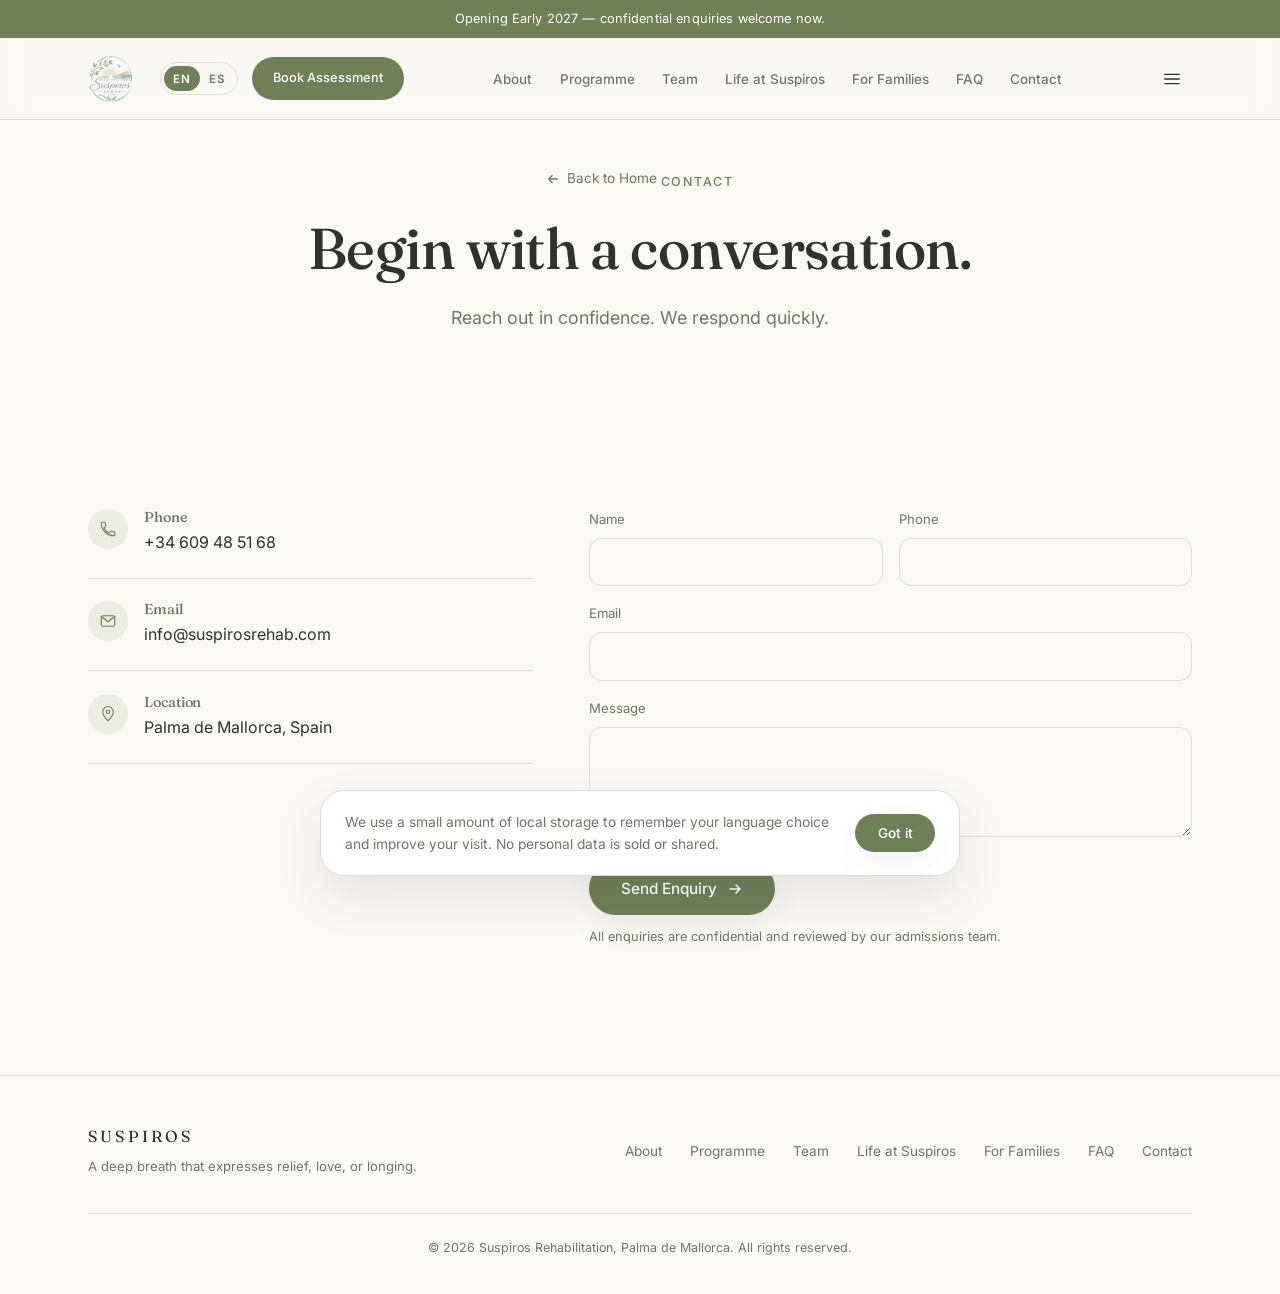
==== commit f1fd99f7: "Update contact email to info@suspirosrehab.com Matches the site's real domain instead of the placeho" ====
--- a/contact.html
+++ b/contact.html
@@ -118,7 +118,7 @@
           </div>
           <div class="contact-info-item">
             <div class="contact-icon"><svg viewBox="0 0 24 24" fill="none"><rect x="3" y="5" width="18" height="14" rx="2" stroke="#6F7F58" stroke-width="1.5"/><path d="M3 6l9 7 9-7" stroke="#6F7F58" stroke-width="1.5" stroke-linecap="round"/></svg></div>
-            <div><h4 data-i18n="contact.emailLabel">Email</h4><a href="mailto:info@suspiros.com">info@suspiros.com</a></div>
+            <div><h4 data-i18n="contact.emailLabel">Email</h4><a href="mailto:info@suspirosrehab.com">info@suspirosrehab.com</a></div>
           </div>
           <div class="contact-info-item">
             <div class="contact-icon"><svg viewBox="0 0 24 24" fill="none"><path d="M12 21s7-6.5 7-12a7 7 0 10-14 0c0 5.5 7 12 7 12z" stroke="#6F7F58" stroke-width="1.5" stroke-linejoin="round"/><circle cx="12" cy="9" r="2.4" stroke="#6F7F58" stroke-width="1.5"/></svg></div>
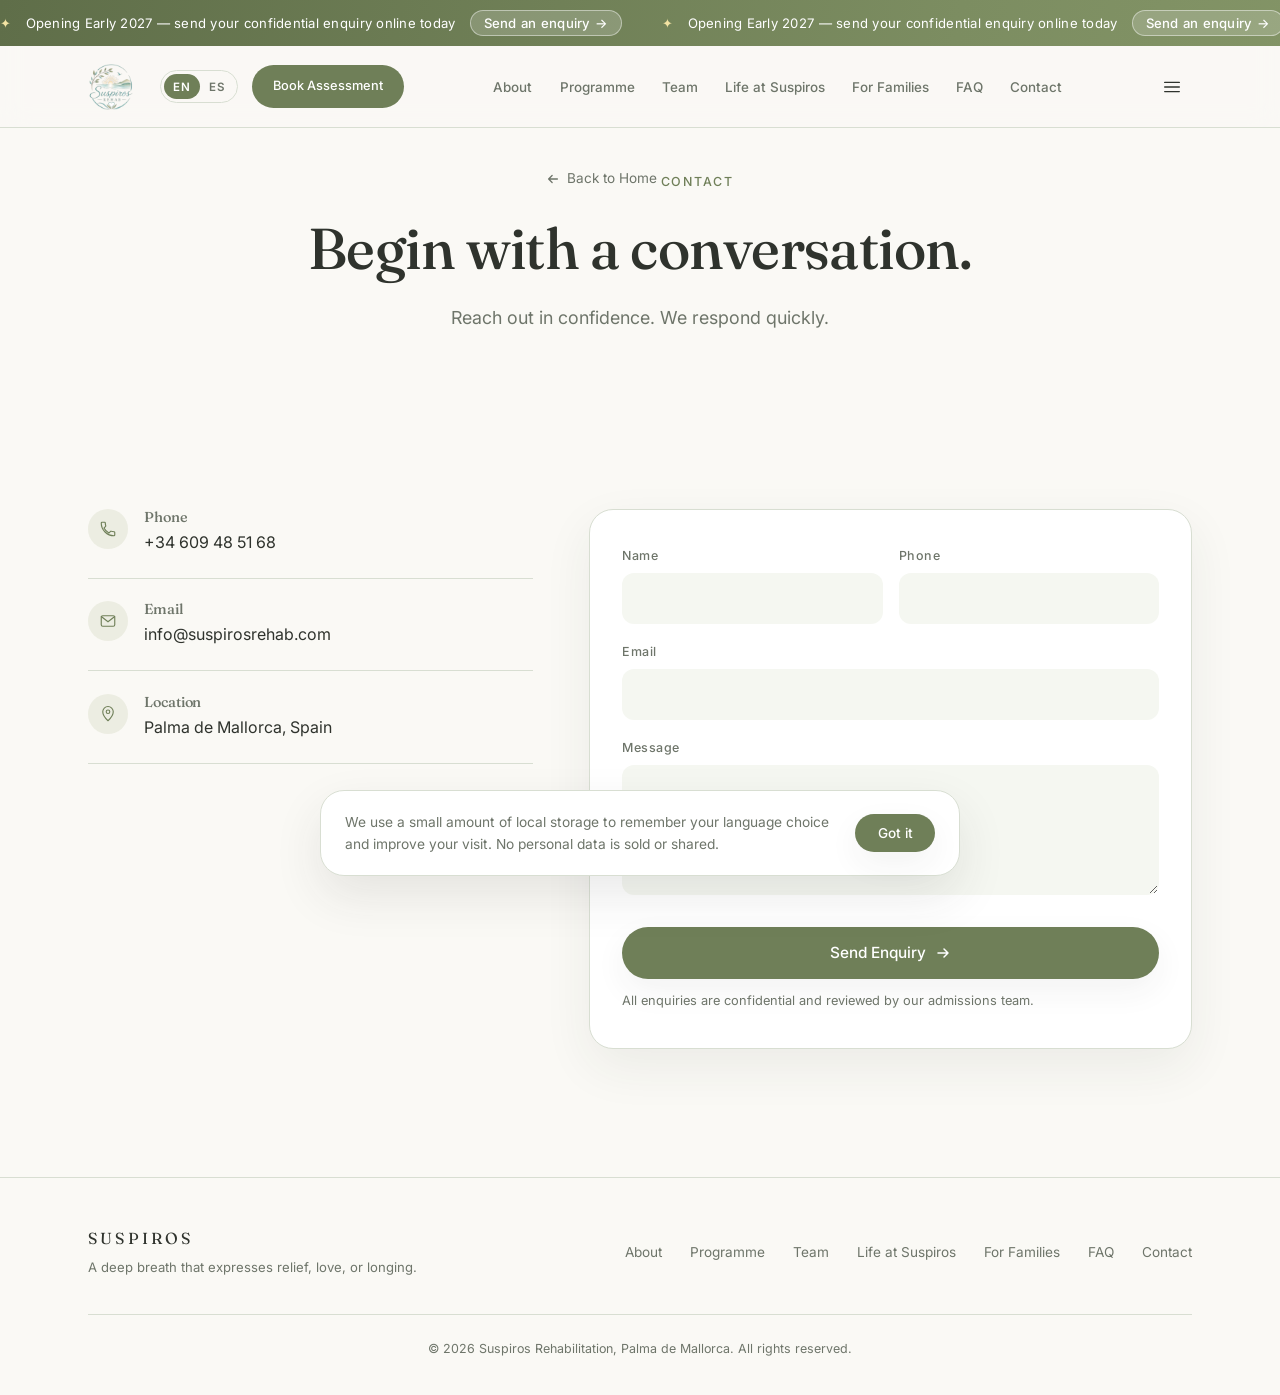
==== commit 2bacbd31: "Animated announcement bar promoting 2027 opening and online enquiries Co-Authored-By: Claude Sonnet " ====
--- a/contact.html
+++ b/contact.html
@@ -37,7 +37,7 @@
 </div>
 
 <header>
-  <div class="announcement-bar" data-i18n="announcement.text">Opening Early 2027 — confidential enquiries welcome now.</div>
+  <a class="announcement-bar" href="contact.html" aria-label="Send an enquiry"><div class="ann-track"><span class="ann-item"><span class="ann-dot">✦</span><span data-i18n="announcement.text">Opening Early 2027 — send your confidential enquiry online today.</span><span class="ann-cta" data-i18n="announcement.cta">Send an enquiry →</span></span><span class="ann-item"><span class="ann-dot">✦</span><span data-i18n="announcement.text">Opening Early 2027 — send your confidential enquiry online today.</span><span class="ann-cta" data-i18n="announcement.cta">Send an enquiry →</span></span><span class="ann-item"><span class="ann-dot">✦</span><span data-i18n="announcement.text">Opening Early 2027 — send your confidential enquiry online today.</span><span class="ann-cta" data-i18n="announcement.cta">Send an enquiry →</span></span><span class="ann-item"><span class="ann-dot">✦</span><span data-i18n="announcement.text">Opening Early 2027 — send your confidential enquiry online today.</span><span class="ann-cta" data-i18n="announcement.cta">Send an enquiry →</span></span><span class="ann-item"><span class="ann-dot">✦</span><span data-i18n="announcement.text">Opening Early 2027 — send your confidential enquiry online today.</span><span class="ann-cta" data-i18n="announcement.cta">Send an enquiry →</span></span><span class="ann-item"><span class="ann-dot">✦</span><span data-i18n="announcement.text">Opening Early 2027 — send your confidential enquiry online today.</span><span class="ann-cta" data-i18n="announcement.cta">Send an enquiry →</span></span></div></a>
   <nav aria-label="Primary">
     <div class="nav-start">
       <a href="home.html" class="nav-logo"><img src="images/logo.png" alt="Suspiros" width="68" height="68" loading="eager"></a>
--- a/assets/styles.css
+++ b/assets/styles.css
@@ -100,12 +100,29 @@
 
   /* ANNOUNCEMENT BAR */
   .announcement-bar {
-    background: var(--primary-dark);
-    color: #fff;
-    text-align: center;
-    font-size: 0.8rem;
-    letter-spacing: 0.01em;
-    padding: 0.55rem 1.25rem;
+    display: block; overflow: hidden; text-decoration: none; color: #fff;
+    font-size: 0.82rem; letter-spacing: 0.02em; padding: 0.6rem 0;
+    background: linear-gradient(100deg, #5F6E49, #7C8D61, #8FA06F, #7C8D61, #5F6E49);
+    background-size: 300% 100%; animation: annShift 10s ease-in-out infinite;
+  }
+  .ann-track { display: flex; width: max-content; animation: annScroll 38s linear infinite; }
+  .announcement-bar:hover .ann-track { animation-play-state: paused; }
+  .ann-item { display: inline-flex; align-items: center; gap: 0.9rem; padding-right: 2.5rem; white-space: nowrap; }
+  .ann-dot { color: #F3E3A3; animation: annPulse 2.4s ease-in-out infinite; }
+  .ann-cta {
+    background: rgba(255,255,255,0.18); border: 1px solid rgba(255,255,255,0.45);
+    border-radius: 999px; padding: 0.12rem 0.8rem; font-weight: 500;
+    transition: background 0.3s;
+  }
+  .announcement-bar:hover .ann-cta { background: rgba(255,255,255,0.32); }
+  @keyframes annScroll { to { transform: translateX(-16.6667%); } }
+  @keyframes annShift { 50% { background-position: 100% 0; } }
+  @keyframes annPulse { 50% { transform: scale(1.35); opacity: 0.6; } }
+  @media (prefers-reduced-motion: reduce) {
+    .ann-track, .announcement-bar, .ann-dot { animation: none; }
+    .ann-track { width: 100%; justify-content: center; }
+    .ann-item:not(:first-child) { display: none; }
+    .ann-item { padding-right: 0; }
   }
 
   /* NAV */
@@ -251,10 +268,10 @@
     position: absolute; inset: 0; z-index: 0;
     background:
       linear-gradient(180deg, rgba(47,51,45,0.08) 0%, rgba(47,51,45,0.35) 55%, rgba(35,40,30,0.86) 100%),
-      linear-gradient(135deg, #8C9B72 0%, #6F7F58 45%, #4F5C3F 100%);
+      url('../images/property-hero.jpg') center / cover no-repeat;
   }
   .hero-bg-pattern {
-    position: absolute; inset: 0; opacity: 0.14;
+    display: none; position: absolute; inset: 0; opacity: 0.14;
     background-image: radial-gradient(circle at 1px 1px, rgba(255,255,255,0.5) 1px, transparent 0);
     background-size: 28px 28px;
   }
@@ -468,21 +485,28 @@
   .contact-info-item p, .contact-info-item a { font-size: 1rem; text-decoration: none; }
 
   .form-row { display: grid; grid-template-columns: 1fr 1fr; gap: 1rem; }
+  #enquiryForm {
+    background: var(--card, #fff); border: 1px solid var(--border);
+    border-radius: var(--radius-lg); padding: 2.25rem 2rem;
+    box-shadow: 0 18px 50px rgba(47, 51, 45, 0.07);
+  }
+  #enquiryForm .btn-primary { width: 100%; justify-content: center; margin-top: 0.4rem; }
   .field { margin-bottom: 1.1rem; }
   .field label {
-    display: block; font-size: 0.82rem; color: var(--text-secondary); margin-bottom: 0.5rem;
+    display: block; font-size: 0.78rem; letter-spacing: 0.04em; font-weight: 500;
+    color: var(--text-secondary); margin-bottom: 0.45rem;
   }
   .field input, .field textarea {
-    width: 100%; border: 1px solid var(--border); border-radius: var(--radius-sm);
-    padding: 0.85rem 1rem; font-family: inherit; font-size: 0.95rem; color: var(--text);
-    background: var(--bg);
-    transition: border-color 0.3s var(--ease), box-shadow 0.3s var(--ease);
+    width: 100%; border: 1px solid transparent; border-radius: 12px;
+    padding: 0.95rem 1.1rem; font-family: inherit; font-size: 0.97rem; color: var(--text);
+    background: rgba(169, 184, 141, 0.12);
+    transition: border-color 0.3s var(--ease), box-shadow 0.3s var(--ease), background 0.3s var(--ease);
   }
   .field input:focus, .field textarea:focus {
-    outline: none; border-color: var(--primary-dark);
-    box-shadow: 0 0 0 3px rgba(111, 127, 88, 0.15);
-  }
-  .field textarea { resize: vertical; min-height: 110px; }
+    outline: none; border-color: var(--primary-dark); background: #fff;
+    box-shadow: 0 0 0 4px rgba(111, 127, 88, 0.14);
+  }
+  .field textarea { resize: vertical; min-height: 130px; }
   .form-note { font-size: 0.8rem; color: var(--text-secondary); margin-top: 0.75rem; }
   .hp-field { position: absolute; left: -9999px; }
   .form-error {
@@ -611,6 +635,7 @@
     .life-tile--wide { grid-column: span 2; }
     .contact-grid { grid-template-columns: 1fr; }
     .form-row { grid-template-columns: 1fr; }
+    #enquiryForm { padding: 1.5rem 1.1rem; }
     .footer-inner { flex-direction: column; align-items: flex-start; }
     section { padding: 4.5rem 0; }
     .floating-cta { right: 1rem; bottom: 1rem; left: 1rem; }
@@ -808,6 +833,8 @@
     display: flex; flex-direction: column; align-items: center; justify-content: center;
     gap: 0.5rem; color: var(--text-secondary); margin-bottom: 1rem;
   }
+  .property-photo { border: 0; background: none; overflow: hidden; }
+  .property-photo img { width: 100%; height: 100%; object-fit: cover; display: block; }
   .property-placeholder svg { width: 26px; height: 26px; opacity: 0.65; }
   .property-placeholder span {
     font-size: 0.62rem; letter-spacing: 0.08em; text-transform: uppercase;
